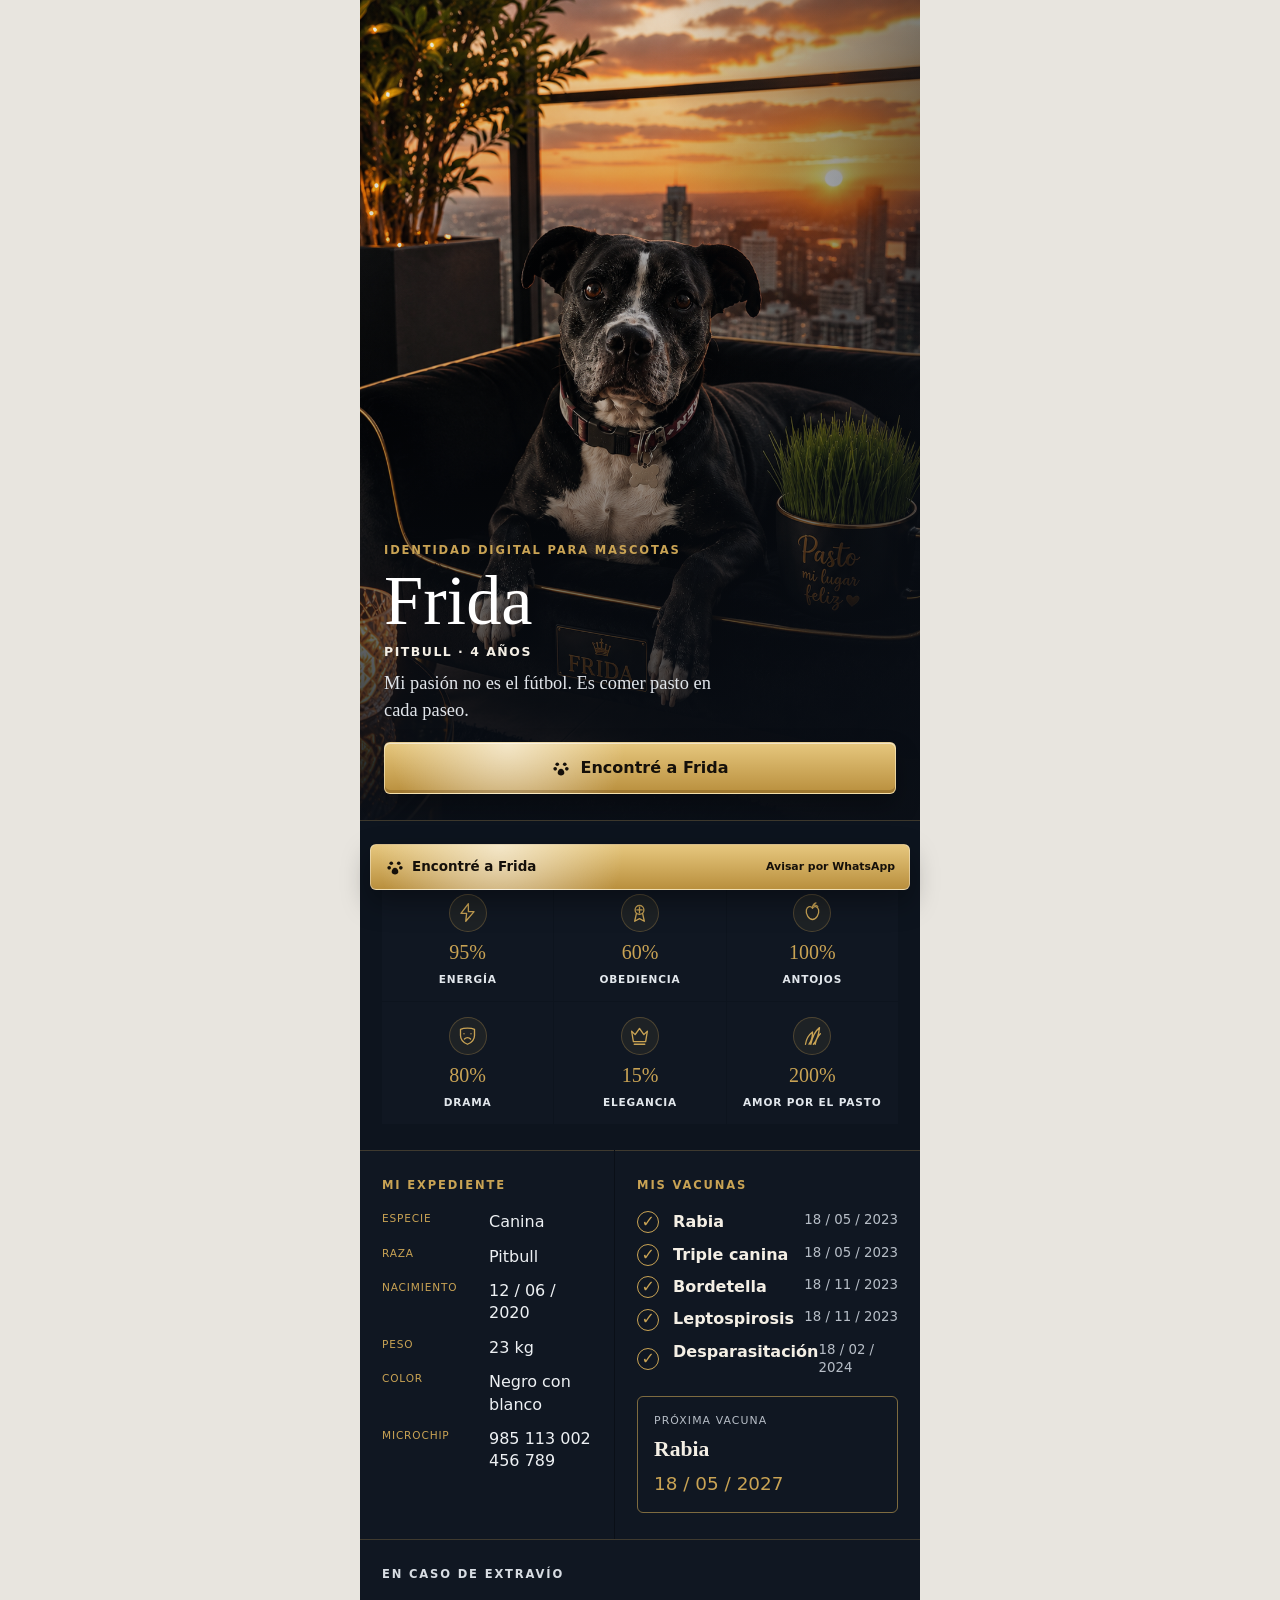
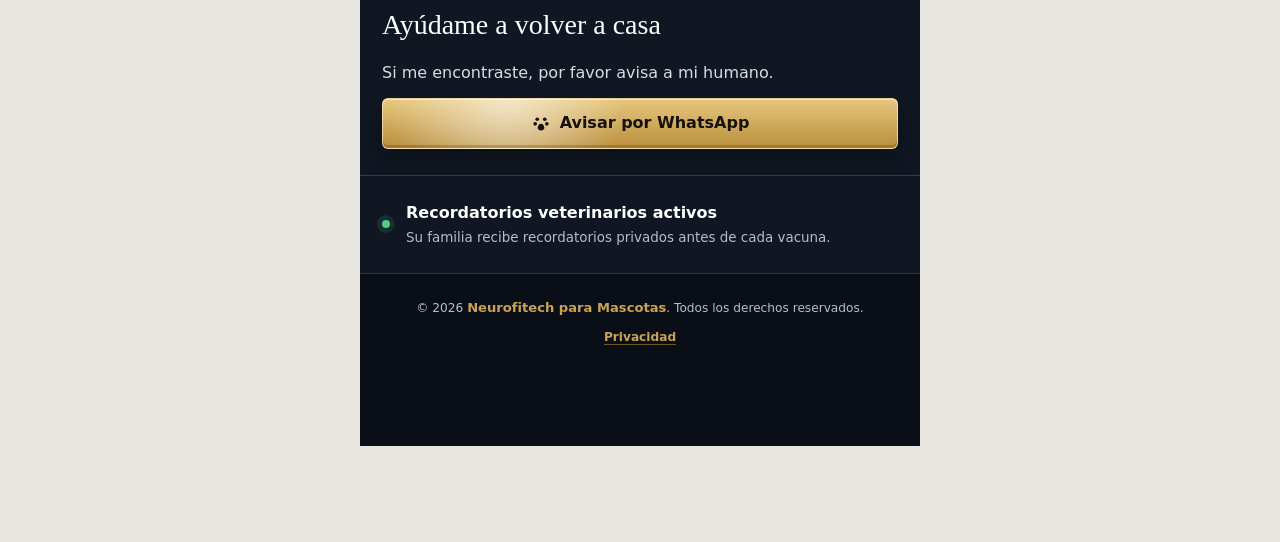
==== frida/index.html @ c0c1324c "add premium Frida pet profile" ====
<!DOCTYPE html>
<html lang="es">
<head>
  <meta charset="UTF-8" />

  <title>Frida | Identidad digital para mascota</title>
  <meta name="description" content="Perfil de identificación, contacto de emergencia e historial de vacunas de Frida.">
  <meta name="viewport" content="width=device-width, initial-scale=1">

  

  <link rel="stylesheet" href="../assets/css/base.css">
  <link rel="stylesheet" href="../assets/css/style.css">

  <link rel="stylesheet" href="../assets/css/legal-footer.css">
<link rel="stylesheet" href="../assets/css/pet-editorial.css">

  
<meta property="og:title" content="Frida | Identidad digital para mascota">
<meta property="og:description" content="Perfil de identificación, contacto de emergencia e historial de vacunas de Frida.">
<meta property="og:type" content="website">
<meta property="og:url" content="https://choochshoot.github.io/linktree-pages/frida/">
<meta property="og:image" content="https://choochshoot.github.io/linktree-pages/frida/assets/images/profile.webp">

<meta name="twitter:card" content="summary_large_image">
<meta name="twitter:title" content="Frida | Identidad digital para mascota">
<meta name="twitter:description" content="Perfil de identificación, contacto de emergencia e historial de vacunas de Frida.">
<meta name="twitter:image" content="https://choochshoot.github.io/linktree-pages/frida/assets/images/profile.webp">

</head>

<body class="layout-clean" data-slug="frida">


  

  <main class="page">

    <!-- MODULES -->
    <section class="modules">
      
<article class="pet-editorial">
  
  <header class="pet-hero">
    <img class="pet-hero-image" src="assets/images/profile.png" alt="Frida">
    <div class="pet-hero-shade"></div>
    <div class="pet-hero-copy">
      <p class="pet-kicker">Identidad digital para mascotas</p>
      <h1>Frida</h1>
      <p class="pet-summary">Pitbull · 4 años</p>
      <p class="pet-quote">Mi pasión no es el fútbol. Es comer pasto en cada paseo.</p>
      <a class="pet-emergency-primary" href="https://wa.me/7207035759?text=Hola%2C%20encontr%C3%A9%20a%20Frida.%20Quiero%20ayudarla%20a%20regresar%20con%20su%20familia." target="_blank" rel="noopener">
        
    <svg class="pet-button-paw" viewBox="0 0 24 24" fill="currentColor" aria-hidden="true">
      <circle cx="7.5" cy="7.5" r="2.2"/>
      <circle cx="16.5" cy="7.5" r="2.2"/>
      <circle cx="5" cy="13" r="2.2"/>
      <circle cx="19" cy="13" r="2.2"/>
      <path d="M8 18c0-3 2-5 4-5s4 2 4 5c0 2-2 3-4 3s-4-1-4-3Z"/>
    </svg>
     Encontré a Frida
      </a>
    </div>
  </header>

  
  <section class="pet-section pet-personality">
    <p class="pet-kicker">Mi personalidad</p>
    <div class="pet-trait-grid">
        <article class="pet-trait">
          
    <span class="pet-trait-icon" aria-hidden="true">
      <svg viewBox="0 0 24 24" fill="none" stroke="currentColor" stroke-width="1.5" stroke-linecap="round" stroke-linejoin="round">
        <path d="M13 2 4.5 13H11l-1 9L19.5 11H13l0-9Z"/>
      </svg>
    </span>
    
          <span class="pet-trait-value">95%</span>
          <strong>Energía</strong>
        </article>
        
        <article class="pet-trait">
          
    <span class="pet-trait-icon" aria-hidden="true">
      <svg viewBox="0 0 24 24" fill="none" stroke="currentColor" stroke-width="1.5" stroke-linecap="round" stroke-linejoin="round">
        <circle cx="12" cy="9" r="5"/><path d="m8.5 13-2 9 5.5-3 5.5 3-2-9M12 6v6M9 9h6"/>
      </svg>
    </span>
    
          <span class="pet-trait-value">60%</span>
          <strong>Obediencia</strong>
        </article>
        
        <article class="pet-trait">
          
    <span class="pet-trait-icon" aria-hidden="true">
      <svg viewBox="0 0 24 24" fill="none" stroke="currentColor" stroke-width="1.5" stroke-linecap="round" stroke-linejoin="round">
        <path d="M12 7c-2-3-6-2-7 2-1 5 3 11 7 11s8-6 7-11c-1-4-5-5-7-2Z"/><path d="M12 7c0-3 1-5 4-6M13 4c2-1 4 0 5 1"/>
      </svg>
    </span>
    
          <span class="pet-trait-value">100%</span>
          <strong>Antojos</strong>
        </article>
        
        <article class="pet-trait">
          
    <span class="pet-trait-icon" aria-hidden="true">
      <svg viewBox="0 0 24 24" fill="none" stroke="currentColor" stroke-width="1.5" stroke-linecap="round" stroke-linejoin="round">
        <path d="M4 5c4-2 12-2 16 0v7c0 5-3 8-8 10-5-2-8-5-8-10V5Z"/><path d="M8 10h.01M16 10h.01M8.5 16c2-2 5-2 7 0"/>
      </svg>
    </span>
    
          <span class="pet-trait-value">80%</span>
          <strong>Drama</strong>
        </article>
        
        <article class="pet-trait">
          
    <span class="pet-trait-icon" aria-hidden="true">
      <svg viewBox="0 0 24 24" fill="none" stroke="currentColor" stroke-width="1.5" stroke-linecap="round" stroke-linejoin="round">
        <path d="m3 7 4 4 5-7 5 7 4-4-2 12H5L3 7Z"/><path d="M6 22h12"/>
      </svg>
    </span>
    
          <span class="pet-trait-value">15%</span>
          <strong>Elegancia</strong>
        </article>
        
        <article class="pet-trait">
          
    <span class="pet-trait-icon" aria-hidden="true">
      <svg viewBox="0 0 24 24" fill="none" stroke="currentColor" stroke-width="1.5" stroke-linecap="round" stroke-linejoin="round">
        <path d="M4 22c1-7 4-11 8-14 0 6-1 10-4 14M10 22c2-9 5-15 10-19-1 9-3 15-7 19M15 22c1-5 3-9 6-12"/>
      </svg>
    </span>
    
          <span class="pet-trait-value">200%</span>
          <strong>Amor por el pasto</strong>
        </article>
        </div>
  </section>

  <section class="pet-grid">
    
    <section class="pet-section pet-identity">
      <p class="pet-kicker">Mi expediente</p>
      <dl><div><dt>Especie</dt><dd>Canina</dd></div><div><dt>Raza</dt><dd>Pitbull</dd></div><div><dt>Nacimiento</dt><dd>12 / 06 / 2020</dd></div><div><dt>Peso</dt><dd>23 kg</dd></div><div><dt>Color</dt><dd>Negro con blanco</dd></div><div><dt>Microchip</dt><dd>985 113 002 456 789</dd></div></dl>
    </section>

    
    <section class="pet-section pet-vaccines">
      <p class="pet-kicker">Mis vacunas</p>
      <ul>
        <li>
          <span class="pet-vaccine-check">✓</span>
          <span><strong>Rabia</strong><small>18 / 05 / 2023</small></span>
        </li>
        
        <li>
          <span class="pet-vaccine-check">✓</span>
          <span><strong>Triple canina</strong><small>18 / 05 / 2023</small></span>
        </li>
        
        <li>
          <span class="pet-vaccine-check">✓</span>
          <span><strong>Bordetella</strong><small>18 / 11 / 2023</small></span>
        </li>
        
        <li>
          <span class="pet-vaccine-check">✓</span>
          <span><strong>Leptospirosis</strong><small>18 / 11 / 2023</small></span>
        </li>
        
        <li>
          <span class="pet-vaccine-check">✓</span>
          <span><strong>Desparasitación</strong><small>18 / 02 / 2024</small></span>
        </li>
        </ul>
      <article class="pet-next-vaccine">
        <span>Próxima vacuna</span>
        <strong>Rabia</strong>
        <time>18 / 05 / 2027</time>
      </article>
    </section>

  </section>
  
  <section class="pet-section pet-human">
    <div class="pet-lost-copy">
      <p class="pet-kicker">En caso de extravío</p>
      <h2>Ayúdame a volver a casa</h2>
      <p>Si me encontraste, por favor avisa a mi humano.</p>
      <a href="https://wa.me/7207035759?text=Hola%2C%20encontr%C3%A9%20a%20Frida.%20Quiero%20ayudarla%20a%20regresar%20con%20su%20familia." target="_blank" rel="noopener">
        
    <svg class="pet-button-paw" viewBox="0 0 24 24" fill="currentColor" aria-hidden="true">
      <circle cx="7.5" cy="7.5" r="2.2"/>
      <circle cx="16.5" cy="7.5" r="2.2"/>
      <circle cx="5" cy="13" r="2.2"/>
      <circle cx="19" cy="13" r="2.2"/>
      <path d="M8 18c0-3 2-5 4-5s4 2 4 5c0 2-2 3-4 3s-4-1-4-3Z"/>
    </svg>
     Avisar por WhatsApp
      </a>
    </div>
  </section>

  
  <section class="pet-section pet-telegram">
    <span class="pet-status-dot"></span>
    <div>
      <strong>Recordatorios veterinarios activos</strong>
      <p>Su familia recibe recordatorios privados antes de cada vacuna.</p>
    </div>
  </section>

  <a class="pet-emergency-sticky" href="https://wa.me/7207035759?text=Hola%2C%20encontr%C3%A9%20a%20Frida.%20Quiero%20ayudarla%20a%20regresar%20con%20su%20familia." target="_blank" rel="noopener">
    
    <svg class="pet-button-paw" viewBox="0 0 24 24" fill="currentColor" aria-hidden="true">
      <circle cx="7.5" cy="7.5" r="2.2"/>
      <circle cx="16.5" cy="7.5" r="2.2"/>
      <circle cx="5" cy="13" r="2.2"/>
      <circle cx="19" cy="13" r="2.2"/>
      <path d="M8 18c0-3 2-5 4-5s4 2 4 5c0 2-2 3-4 3s-4-1-4-3Z"/>
    </svg>
    
    <strong>Encontré a Frida</strong>
    <span>Avisar por WhatsApp</span>
  </a>
</article>


<footer class="legal-footer">
  <p>&copy; 2026 <strong>Neurofitech para Mascotas</strong>. Todos los derechos reservados.</p>
  <details class="legal-privacy">
    <summary>Privacidad</summary>
    <p>La información pública de este perfil ayuda a identificar a Frida y contactar a su familia. Los datos veterinarios privados permanecen protegidos.</p>
  </details>
</footer>

    </section>

    <footer class="footer"></footer>

  </main>

  

  <script src="../assets/js/pet-motion.js"></script>

</body>
</html>
---- assets/css/base.css ----
/* =====================================================
   RESET + VARIABLES
   ===================================================== */

:root {
  --bg-color: #ffffff;
  --card-bg: #ffffff;

  --text-main: #0f172a;
  --text-muted: #475569;

  --accent: #1e3a8a;
  --accent-contrast: #ffffff;

  --radius: 14px;
  --radius-sm: 10px;

  --shadow-soft: 0 6px 18px rgba(15, 23, 42, 0.12);

  --max-width: 420px;
}

*,
*::before,
*::after {
  box-sizing: border-box;
}

html,
body {
  margin: 0;
  padding: 0;
  background: var(--bg-color);
  color: var(--text-main);
  font-family: system-ui, -apple-system, BlinkMacSystemFont, "Segoe UI",
    sans-serif;
  line-height: 1.4;
}

/* =====================================================
   PAGE LAYOUT
   ===================================================== */

.page {
  max-width: var(--max-width);
  margin: 0 auto;
  padding: 48px 20px 80px;
  text-align: center;
}

/* =====================================================
   PROFILE
   ===================================================== */

.profile {
  display: flex;
  flex-direction: column;
  align-items: center;
  gap: 6px;
  margin-bottom: 28px;
}

/* =====================================================
   AVATAR (CÍRCULO REAL + BADGE)
   ===================================================== */

.avatar {
  width: 120px;
  height: 120px;

  position: relative;
  display: inline-block;

  border-radius: 50%;

  /* 🔴 CLAVE: permite que el badge sobresalga */
  overflow: visible;

  background: #ffffff;
  border: 2px solid #e5e7eb;
  box-shadow: var(--shadow-soft);

  margin-bottom: 18px;
}

.avatar img {
  width: 100%;
  height: 100%;
  object-fit: cover;
  display: block;

  border-radius: 50%;
}

/* ---------- BADGE (branding, NO clickeable) ---------- */

.avatar-badge {
  position: absolute;
  right: -6px;
  bottom: -6px;

  width: 44px;
  height: 44px;
  border-radius: 50%;

  background: #ffffff;
  border: 3px solid #ffffff;

  display: flex;
  align-items: center;
  justify-content: center;

  box-shadow: 0 6px 14px rgba(0, 0, 0, 0.35);

  z-index: 10; /* 🔴 CLAVE: encima del avatar */
}

.avatar-badge img {
  width: 100%;
  height: 100%;

  object-fit: cover;      /* 🔑 llena todo el badge */
  border-radius: 50%;     /* 🔑 mantiene círculo */
  display: block;
}





/* =====================================================
   NAME + DESCRIPTION
   ===================================================== */

.profile-name {
  font-size: 1.25rem;
  font-weight: 700;
  margin: 6px 0 0;
}

.profile-description {
  font-size: 0.9rem;
  color: var(--text-muted);
  max-width: 300px;
  margin: 4px auto 0;
}

/* =====================================================
   BUTTONS
   ===================================================== */

.buttons {
  display: flex;
  flex-direction: column;
  gap: 18px;
}

.btn {
  display: block;
  width: 100%;
  padding: 16px 18px;

  border-radius: var(--radius);
  text-decoration: none;
  text-align: center;

  font-size: 0.95rem;
  font-weight: 600;

  transition: transform 0.15s ease, box-shadow 0.15s ease,
    background-color 0.15s ease;

  box-shadow: var(--shadow-soft);
}

/* ---------- PRIMARY ---------- */

.btn.primary {

  background: var(--accent);

  color: var(--accent-contrast);

  font-size: 1rem;

  letter-spacing: 0.2px;

}


.btn.primary:hover {
  background: #1e40af;
}

/* ---------- SECONDARY ---------- */

.btn.secondary {
  background: #f1f5f9;
  color: var(--text-main);
}

.btn.secondary:hover {
  background: #e2e8f0;
}


.btn:hover {

  transform: translateY(-2px);

  box-shadow: 0 10px 22px rgba(0,0,0,0.18);

}


/* ---------- ACTIVE ---------- */

.btn:active {
  transform: scale(0.97);
}

/* =====================================================
   FOOTER
   ===================================================== */

.footer {
  margin-top: 36px;
  font-size: 0.8rem;
  color: var(--text-muted);
}

/* =====================================================
   LAYOUT MODES (clean | hero)
   ===================================================== */

/* ---------- CLEAN ---------- */

body.layout-clean {
  background: var(--bg-color);
}

body.layout-clean .profile {
  margin-top: 0;
}


/* ---------- HERO ---------- */

body.layout-hero .page {
  padding-top: 72px; /* 🔑 da aire al hero */
}

body.layout-hero .profile {
  margin-top: -24px; /* 🔑 ajuste fino (antes -32 / -60) */
}



/* =====================================================
   RESPONSIVE
   ===================================================== */

@media (min-width: 768px) {
  .page {
    max-width: 480px;
  }
}

/* =====================================================
   CONTACT BUTTON UNLOCK (VCARD)
   ===================================================== */

.btn-contact {

  margin-top: 16px;

  background: #16a34a;
  color: white;

  font-size: 1rem;
  font-weight: 700;

  padding: 18px 20px;

  border-radius: 16px;

  box-shadow: 0 10px 22px rgba(0,0,0,0.25);

  animation: pulseContact 2s infinite;

}

@keyframes pulseContact {

  0% { transform: scale(1); }

  50% { transform: scale(1.05); }

  100% { transform: scale(1); }

}

/* =====================================================
   LEAD FORM PREMIUM
   ===================================================== */

.lead-form-card {

  margin-top: 18px;

  padding: 16px;

  border-radius: 14px;

  background: rgba(15, 23, 42, 0.04);

  backdrop-filter: blur(6px);

}

/* INPUTS */

.lead-form-card input {

  width: 100%;

  padding: 12px 14px;

  border-radius: 10px;

  border: 1px solid rgba(15,23,42,0.12);

  background: rgba(255,255,255,0.85);

  color: var(--text-main);

  margin-bottom: 10px;

  font-size: 14px;

}

.lead-form-card input::placeholder {

  color: var(--text-muted);

}

.lead-form-card input:focus {

  outline: none;

  border-color: var(--accent);

  box-shadow: 0 0 0 2px rgba(30,58,138,0.15);

}
---- assets/css/legal-footer.css ----
.legal-footer {
  border-top: 1px solid rgba(15, 23, 42, 0.16);
  color: #475569;
  display: grid;
  font-size: 0.76rem;
  gap: 10px;
  line-height: 1.5;
  margin-top: 28px;
  padding: 20px 10px 4px;
  text-align: center;
}

body[data-slug="daniela-catering"] > .page > .footer {
  display: none;
}

.legal-footer p {
  margin: 0;
}

.legal-footer strong {
  color: #c9362b;
  font-size: 0.82rem;
  font-weight: 900;
  letter-spacing: 0;
}

.legal-privacy summary {
  color: #9a5800;
  cursor: pointer;
  display: inline-block;
  font-weight: 700;
  list-style: none;
  text-decoration: underline;
  text-decoration-color: rgba(251, 191, 36, 0.42);
  text-underline-offset: 3px;
}

.legal-privacy summary::-webkit-details-marker {
  display: none;
}

.legal-privacy p {
  color: #475569;
  margin: 10px auto 0;
  max-width: 560px;
}

.legal-privacy[open] {
  animation: legal-footer-reveal 180ms ease-out;
}

@keyframes legal-footer-reveal {
  from {
    opacity: 0.55;
    transform: translateY(-3px);
  }

  to {
    opacity: 1;
    transform: translateY(0);
  }
}

@media (prefers-reduced-motion: reduce) {
  .legal-privacy[open] {
    animation: none;
  }
}
---- assets/css/pet-editorial.css ----
:root {
  --pet-ink: #0a0f17;
  --pet-panel: #101722;
  --pet-panel-soft: #17202d;
  --pet-gold: #c9a354;
  --pet-ivory: #f4efe5;
  --pet-muted: #b7bec7;
}

body:has(.pet-editorial) {
  background: #e8e5df;
}

body:has(.pet-editorial) .page {
  max-width: 560px;
  padding: 0 0 96px;
  text-align: left;
}

body:has(.pet-editorial) .modules {
  gap: 0;
}

body:has(.pet-editorial) > .page > .footer {
  display: none;
}

.pet-editorial {
  background: var(--pet-ink);
  color: var(--pet-ivory);
  min-height: 100vh;
}

.pet-hero {
  min-height: min(760px, 88vh);
  overflow: hidden;
  position: relative;
}

.pet-hero-image,
.pet-hero-shade {
  height: 100%;
  inset: 0;
  position: absolute;
  width: 100%;
}

.pet-hero-image {
  object-fit: cover;
  object-position: 31% top;
}

.pet-hero-shade {
  background:
    linear-gradient(180deg, rgba(10, 15, 23, 0.08), rgba(10, 15, 23, 0.18) 45%, rgba(10, 15, 23, 0.96)),
    linear-gradient(90deg, transparent 55%, rgba(10, 15, 23, 0.5));
}

.pet-hero-copy {
  bottom: 0;
  display: grid;
  gap: 10px;
  left: 0;
  padding: 32px 24px 26px;
  position: absolute;
  right: 0;
}

.pet-kicker {
  color: var(--pet-gold);
  font-size: 0.72rem;
  font-weight: 800;
  letter-spacing: 0.16em;
  margin: 0;
  text-transform: uppercase;
}

.pet-hero h1 {
  color: #fff;
  font-family: Georgia, "Times New Roman", serif;
  font-size: 4.4rem;
  font-weight: 400;
  letter-spacing: 0;
  line-height: 0.92;
  margin: 0;
}

.pet-summary,
.pet-quote {
  margin: 0;
}

.pet-summary {
  color: var(--pet-ivory);
  font-size: 0.78rem;
  font-weight: 800;
  letter-spacing: 0.12em;
  text-transform: uppercase;
}

.pet-quote {
  color: #e1e5ea;
  font-family: Georgia, "Times New Roman", serif;
  font-size: 1.15rem;
  line-height: 1.45;
  max-width: 330px;
}

.pet-emergency-primary,
.pet-lost-copy a,
.pet-emergency-sticky {
  background:
    radial-gradient(circle at 24% 0%, rgba(255, 255, 255, 0.58), transparent 30%),
    linear-gradient(180deg, #e6c77e, #b98f3d);
  border: 1px solid rgba(255, 241, 200, 0.62);
  box-shadow:
    inset 0 1px 0 rgba(255, 255, 255, 0.55),
    inset 0 -3px 0 rgba(90, 59, 12, 0.28),
    0 12px 24px rgba(0, 0, 0, 0.28);
  color: #15100a;
  font-weight: 900;
  text-decoration: none;
  transition:
    box-shadow 220ms ease,
    transform 220ms cubic-bezier(0.22, 1, 0.36, 1);
}

.pet-emergency-primary:hover,
.pet-lost-copy a:hover,
.pet-emergency-sticky:hover {
  box-shadow:
    inset 0 1px 0 rgba(255, 255, 255, 0.68),
    inset 0 -3px 0 rgba(90, 59, 12, 0.24),
    0 16px 30px rgba(0, 0, 0, 0.36);
  transform: translateY(-2px);
}

.pet-emergency-primary:active,
.pet-lost-copy a:active,
.pet-emergency-sticky:active {
  box-shadow:
    inset 0 2px 5px rgba(90, 59, 12, 0.34),
    0 5px 12px rgba(0, 0, 0, 0.24);
  transform: translateY(1px) scale(0.985);
}

.pet-emergency-primary:focus-visible,
.pet-lost-copy a:focus-visible,
.pet-emergency-sticky:focus-visible {
  outline: 3px solid rgba(244, 239, 229, 0.84);
  outline-offset: 3px;
}

.pet-button-paw {
  flex: 0 0 auto;
  height: 20px;
  width: 20px;
}

.pet-emergency-primary {
  align-items: center;
  border-radius: 6px;
  display: flex;
  gap: 9px;
  justify-content: center;
  margin-top: 8px;
  padding: 14px 16px;
  text-align: center;
}

.pet-section {
  border-top: 1px solid rgba(201, 163, 84, 0.25);
  padding: 26px 22px;
}

.pet-personality {
  background: #0d141e;
}

.pet-trait-grid {
  display: grid;
  gap: 1px;
  grid-template-columns: repeat(3, 1fr);
  margin-top: 16px;
}

.pet-trait {
  align-content: center;
  background: var(--pet-panel);
  display: grid;
  gap: 6px;
  min-height: 122px;
  padding: 14px 8px;
  text-align: center;
}

.pet-trait-icon {
  align-items: center;
  background: rgba(201, 163, 84, 0.08);
  border: 1px solid rgba(201, 163, 84, 0.28);
  border-radius: 50%;
  color: var(--pet-gold);
  display: flex;
  height: 38px;
  justify-content: center;
  margin: 0 auto;
  width: 38px;
}

.pet-trait-icon svg {
  height: 21px;
  width: 21px;
}

.pet-trait-value {
  color: var(--pet-gold);
  font-family: Georgia, "Times New Roman", serif;
  font-size: 1.25rem;
}

.pet-trait strong {
  color: #e2e7ec;
  font-size: 0.66rem;
  letter-spacing: 0.08em;
  text-transform: uppercase;
}

.pet-grid {
  display: grid;
  gap: 1px;
}

.pet-identity,
.pet-vaccines,
.pet-human,
.pet-telegram {
  background: var(--pet-panel);
}

.pet-identity dl {
  display: grid;
  gap: 12px;
  margin: 18px 0 0;
}

.pet-identity dl div {
  display: grid;
  gap: 2px;
  grid-template-columns: 105px 1fr;
}

.pet-identity dt {
  color: var(--pet-gold);
  font-size: 0.66rem;
  letter-spacing: 0.08em;
  text-transform: uppercase;
}

.pet-identity dd {
  color: #edf0f3;
  margin: 0;
}

.pet-vaccines ul {
  display: grid;
  gap: 10px;
  list-style: none;
  margin: 18px 0;
  padding: 0;
}

.pet-vaccines li {
  align-items: center;
  display: grid;
  gap: 10px;
  grid-template-columns: 26px 1fr;
}

.pet-vaccines li span:last-child {
  display: flex;
  justify-content: space-between;
}

.pet-vaccines small {
  color: var(--pet-muted);
}

.pet-vaccine-check {
  align-items: center;
  border: 1px solid var(--pet-gold);
  border-radius: 50%;
  color: var(--pet-gold);
  display: flex;
  height: 22px;
  justify-content: center;
  width: 22px;
}

.pet-next-vaccine {
  border: 1px solid rgba(201, 163, 84, 0.6);
  border-radius: 6px;
  display: grid;
  gap: 6px;
  padding: 16px;
}

.pet-next-vaccine span {
  color: var(--pet-muted);
  font-size: 0.68rem;
  letter-spacing: 0.1em;
  text-transform: uppercase;
}

.pet-next-vaccine strong {
  font-family: Georgia, "Times New Roman", serif;
  font-size: 1.35rem;
}

.pet-next-vaccine time {
  color: var(--pet-gold);
  font-size: 1.15rem;
}

.pet-human {
  display: block;
}

.pet-human h2 {
  color: #fff;
  font-family: Georgia, "Times New Roman", serif;
  font-size: 1.75rem;
  font-weight: 400;
  margin: 9px 0 5px;
}

.pet-human p {
  color: #d8dde3;
  line-height: 1.55;
  margin: 0;
}

.pet-lost-copy {
  display: grid;
  gap: 12px;
}

.pet-lost-copy a {
  align-items: center;
  border-radius: 6px;
  display: flex;
  gap: 9px;
  justify-content: center;
  padding: 13px 15px;
  text-align: center;
}

.pet-telegram {
  align-items: center;
  display: grid;
  gap: 12px;
  grid-template-columns: 12px 1fr;
}

.pet-telegram strong {
  color: #fff;
}

.pet-telegram p {
  color: var(--pet-muted);
  font-size: 0.84rem;
  line-height: 1.45;
  margin: 4px 0 0;
}

.pet-status-dot {
  background: #55c985;
  border-radius: 50%;
  box-shadow: 0 0 0 5px rgba(85, 201, 133, 0.12);
  height: 8px;
  width: 8px;
}

.pet-emergency-sticky {
  align-items: center;
  border: 1px solid rgba(255, 255, 255, 0.38);
  border-radius: 6px;
  bottom: 10px;
  box-shadow: 0 12px 28px rgba(0, 0, 0, 0.36);
  display: grid;
  gap: 7px;
  grid-template-columns: 20px 1fr auto;
  left: max(10px, calc(50% - 270px));
  padding: 12px 14px;
  position: fixed;
  right: max(10px, calc(50% - 270px));
  z-index: 30;
}

.pet-emergency-sticky span {
  font-size: 0.68rem;
  font-weight: 800;
}

.pet-emergency-sticky strong {
  font-size: 0.84rem;
}

.pet-reveal {
  opacity: 0;
  transform: translateY(22px);
  transition:
    opacity 620ms ease,
    transform 620ms cubic-bezier(0.22, 1, 0.36, 1);
  transition-delay: var(--pet-delay, 0ms);
}

.pet-reveal.is-visible {
  opacity: 1;
  transform: translateY(0);
}

body:has(.pet-editorial) .legal-footer {
  background: var(--pet-ink);
  border-top-color: rgba(201, 163, 84, 0.25);
  color: var(--pet-muted);
  margin-top: 0;
  padding: 24px 18px 100px;
}

body:has(.pet-editorial) .legal-footer strong,
body:has(.pet-editorial) .legal-privacy summary {
  color: var(--pet-gold);
}

body:has(.pet-editorial) .legal-privacy p {
  color: var(--pet-muted);
}

@media (prefers-reduced-motion: reduce) {
  .pet-reveal,
  .pet-emergency-primary,
  .pet-lost-copy a,
  .pet-emergency-sticky {
    opacity: 1;
    transform: none;
    transition: none;
  }
}

@media (min-width: 680px) {
  .pet-grid {
    grid-template-columns: 1fr 1.2fr;
  }

  .pet-hero {
    min-height: 820px;
  }
}
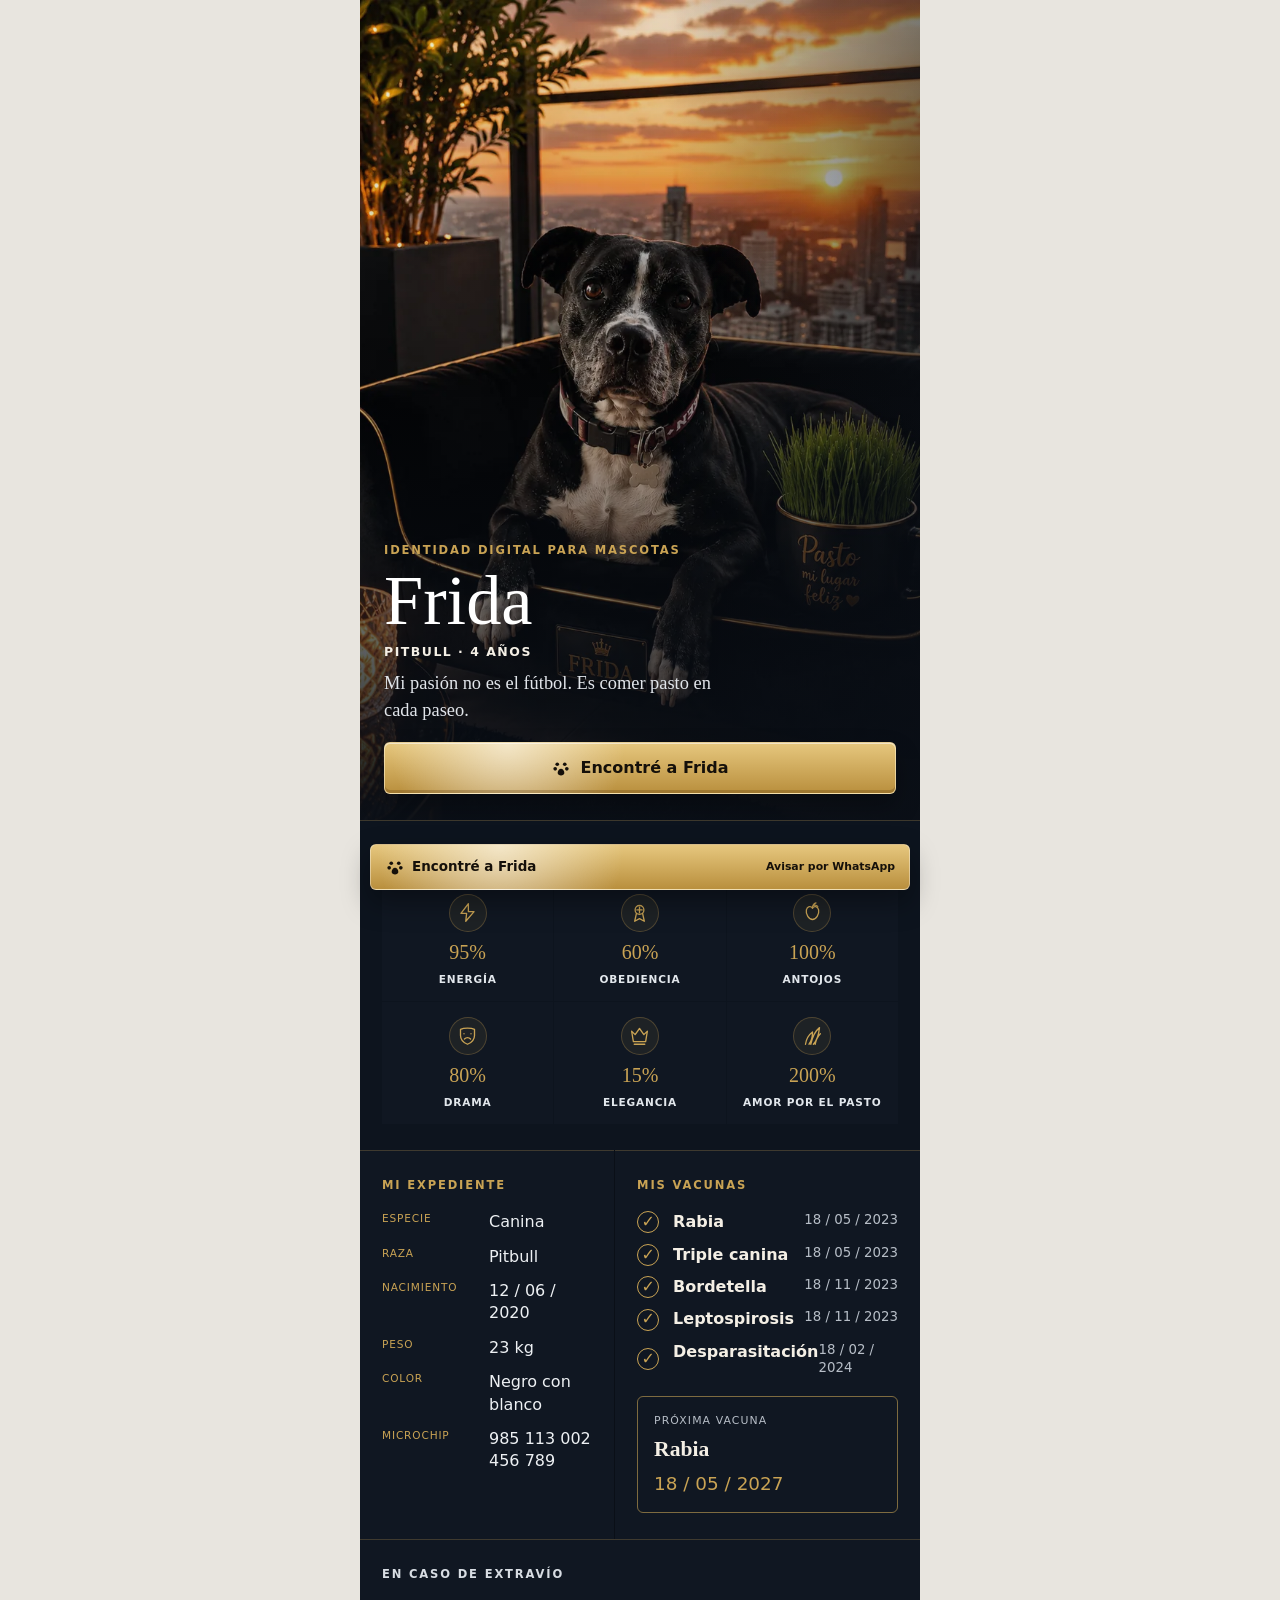
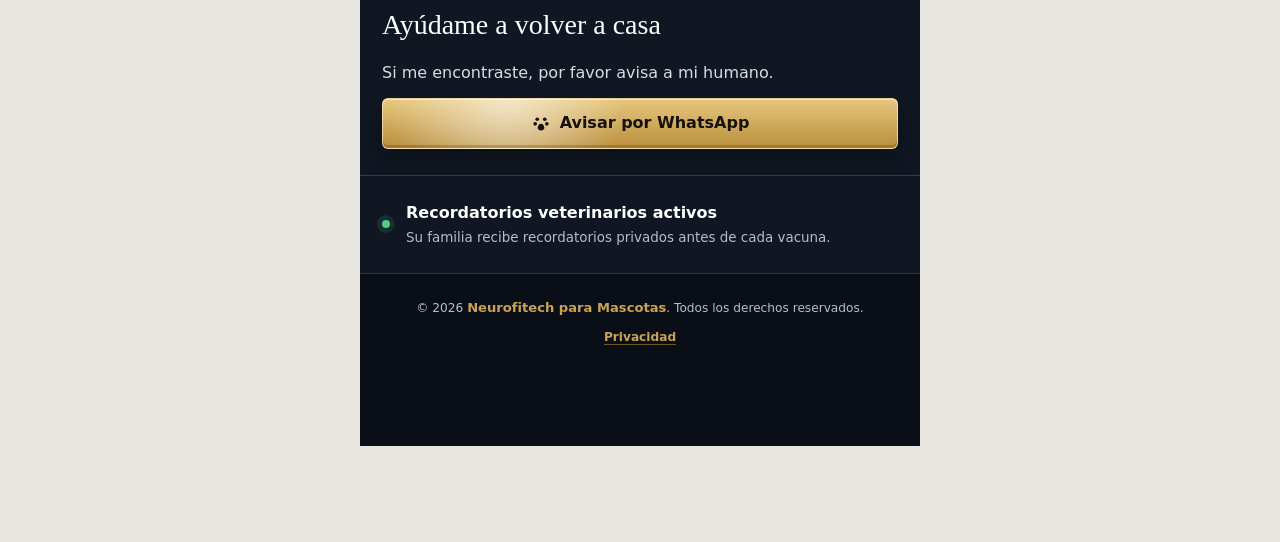
==== commit 14f44306: "optimize Frida hero image" ====
--- a/frida/index.html
+++ b/frida/index.html
@@ -42,7 +42,7 @@
 <article class="pet-editorial">
   
   <header class="pet-hero">
-    <img class="pet-hero-image" src="assets/images/profile.png" alt="Frida">
+    <img class="pet-hero-image" src="assets/images/hero.webp" alt="Frida" width="900" height="1125" loading="eager" fetchpriority="high" decoding="async">
     <div class="pet-hero-shade"></div>
     <div class="pet-hero-copy">
       <p class="pet-kicker">Identidad digital para mascotas</p>
